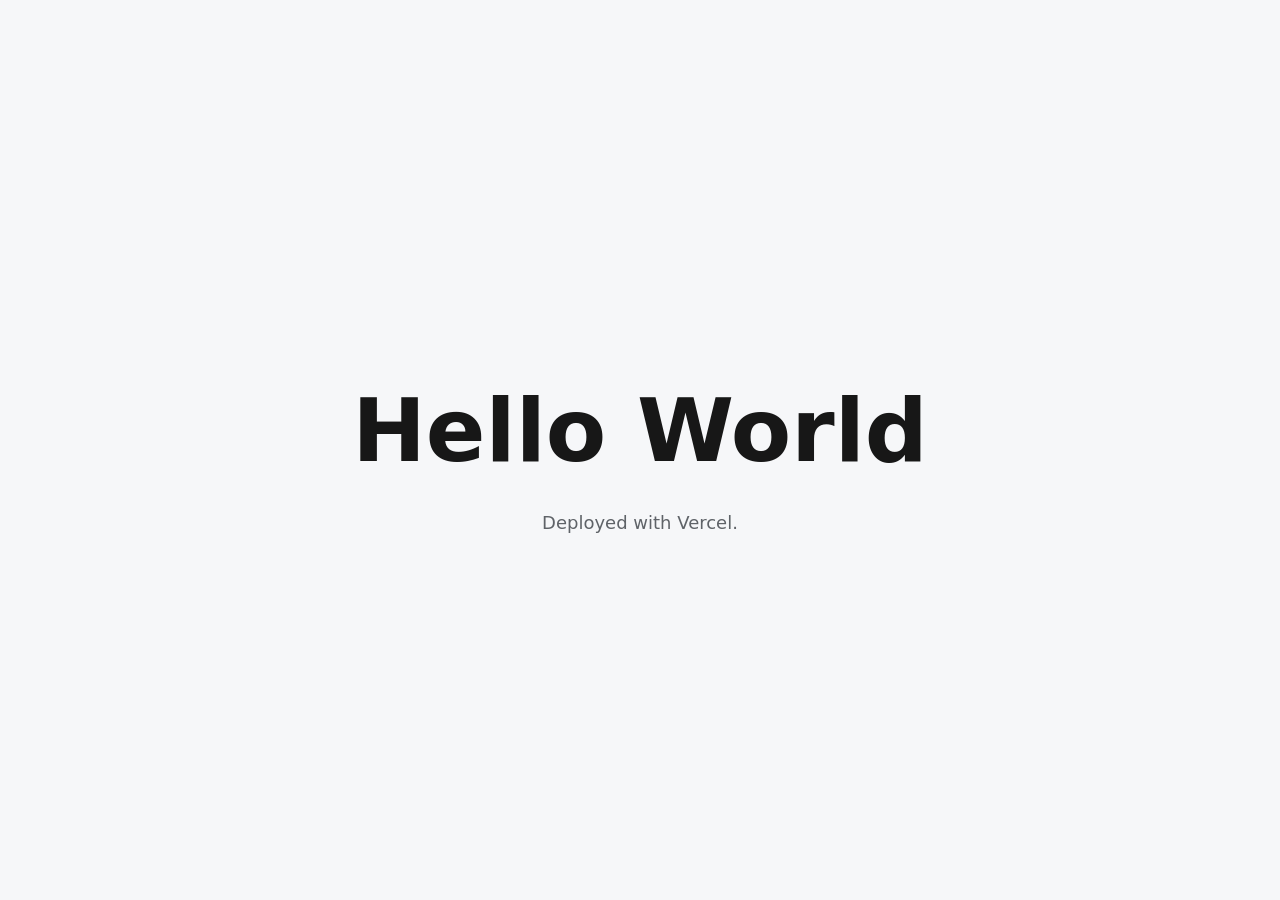
==== index.html @ 82a2d8d9 "Initial Hello World site" ====
<!doctype html>
<html lang="en">
  <head>
    <meta charset="utf-8">
    <meta name="viewport" content="width=device-width, initial-scale=1">
    <title>Hello World</title>
    <style>
      :root {
        color-scheme: light dark;
        font-family: Inter, ui-sans-serif, system-ui, -apple-system, BlinkMacSystemFont, "Segoe UI", sans-serif;
        line-height: 1.5;
      }

      body {
        min-height: 100vh;
        margin: 0;
        display: grid;
        place-items: center;
        background: #f6f7f9;
        color: #171717;
      }

      main {
        width: min(92vw, 720px);
        text-align: center;
      }

      h1 {
        margin: 0 0 12px;
        font-size: clamp(42px, 8vw, 88px);
        font-weight: 750;
        letter-spacing: 0;
      }

      p {
        margin: 0;
        color: #5f6368;
        font-size: 18px;
      }

      @media (prefers-color-scheme: dark) {
        body {
          background: #101114;
          color: #f4f4f5;
        }

        p {
          color: #a1a1aa;
        }
      }
    </style>
  </head>
  <body>
    <main>
      <h1>Hello World</h1>
      <p>Deployed with Vercel.</p>
    </main>
  </body>
</html>
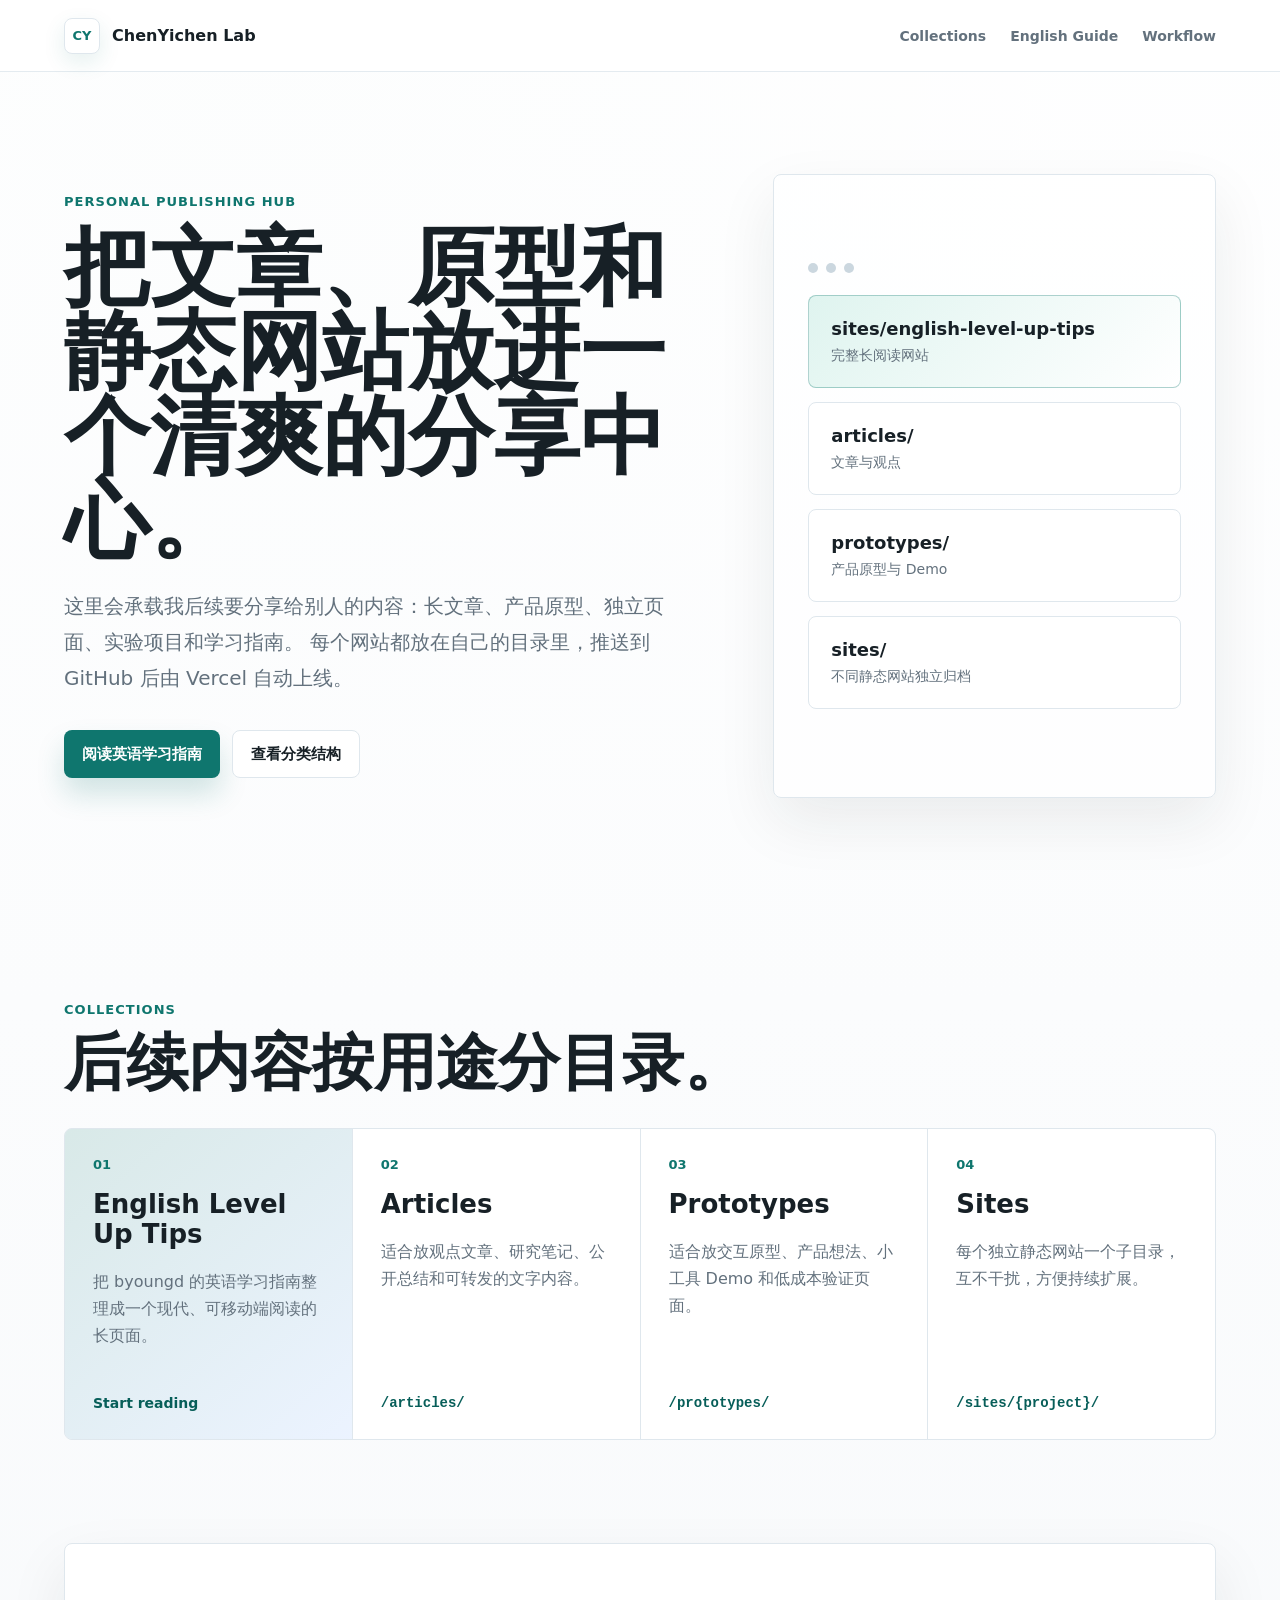
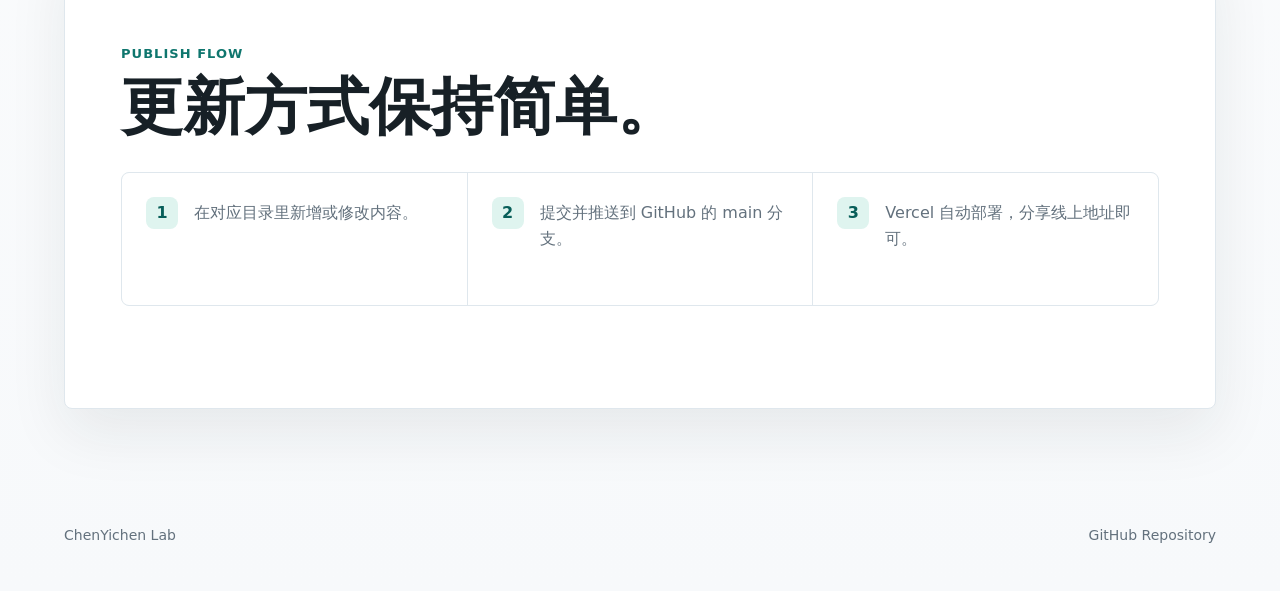
==== commit 6c6efe54: "Build publishing hub and English guide" ====
--- a/index.html
+++ b/index.html
@@ -1,59 +1,127 @@
 <!doctype html>
-<html lang="en">
+<html lang="zh-CN">
   <head>
     <meta charset="utf-8">
     <meta name="viewport" content="width=device-width, initial-scale=1">
-    <title>Hello World</title>
-    <style>
-      :root {
-        color-scheme: light dark;
-        font-family: Inter, ui-sans-serif, system-ui, -apple-system, BlinkMacSystemFont, "Segoe UI", sans-serif;
-        line-height: 1.5;
-      }
+    <title>ChenYichen Lab</title>
+    <meta
+      name="description"
+      content="ChenYichen Lab is a personal publishing hub for articles, prototypes, static sites, and learning guides."
+    >
+    <link rel="icon" href="/favicon.svg" type="image/svg+xml">
+    <link rel="stylesheet" href="/assets/site.css">
+  </head>
+  <body class="home-page">
+    <header class="site-header">
+      <a class="brand" href="/" aria-label="ChenYichen Lab home">
+        <span class="brand-mark">CY</span>
+        <span>ChenYichen Lab</span>
+      </a>
+      <nav class="top-nav" aria-label="Primary">
+        <a href="#collections">Collections</a>
+        <a href="/sites/english-level-up-tips/">English Guide</a>
+        <a href="#workflow">Workflow</a>
+      </nav>
+    </header>
 
-      body {
-        min-height: 100vh;
-        margin: 0;
-        display: grid;
-        place-items: center;
-        background: #f6f7f9;
-        color: #171717;
-      }
+    <main>
+      <section class="home-hero">
+        <div class="hero-copy">
+          <p class="section-label">Personal publishing hub</p>
+          <h1>把文章、原型和静态网站放进一个清爽的分享中心。</h1>
+          <p>
+            这里会承载我后续要分享给别人的内容：长文章、产品原型、独立页面、实验项目和学习指南。
+            每个网站都放在自己的目录里，推送到 GitHub 后由 Vercel 自动上线。
+          </p>
+          <div class="hero-actions">
+            <a class="button primary" href="/sites/english-level-up-tips/">阅读英语学习指南</a>
+            <a class="button secondary" href="#collections">查看分类结构</a>
+          </div>
+        </div>
 
-      main {
-        width: min(92vw, 720px);
-        text-align: center;
-      }
+        <div class="hero-panel" aria-label="Publishing structure preview">
+          <div class="panel-topline">
+            <span></span>
+            <span></span>
+            <span></span>
+          </div>
+          <div class="panel-row active">
+            <strong>sites/english-level-up-tips</strong>
+            <span>完整长阅读网站</span>
+          </div>
+          <div class="panel-row">
+            <strong>articles/</strong>
+            <span>文章与观点</span>
+          </div>
+          <div class="panel-row">
+            <strong>prototypes/</strong>
+            <span>产品原型与 Demo</span>
+          </div>
+          <div class="panel-row">
+            <strong>sites/</strong>
+            <span>不同静态网站独立归档</span>
+          </div>
+        </div>
+      </section>
 
-      h1 {
-        margin: 0 0 12px;
-        font-size: clamp(42px, 8vw, 88px);
-        font-weight: 750;
-        letter-spacing: 0;
-      }
+      <section id="collections" class="section-block">
+        <div class="section-heading">
+          <p class="section-label">Collections</p>
+          <h2>后续内容按用途分目录。</h2>
+        </div>
+        <div class="collection-grid">
+          <a class="collection-card featured" href="/sites/english-level-up-tips/">
+            <span class="card-index">01</span>
+            <h3>English Level Up Tips</h3>
+            <p>把 byoungd 的英语学习指南整理成一个现代、可移动端阅读的长页面。</p>
+            <span class="card-link">Start reading</span>
+          </a>
+          <div class="collection-card">
+            <span class="card-index">02</span>
+            <h3>Articles</h3>
+            <p>适合放观点文章、研究笔记、公开总结和可转发的文字内容。</p>
+            <code>/articles/</code>
+          </div>
+          <div class="collection-card">
+            <span class="card-index">03</span>
+            <h3>Prototypes</h3>
+            <p>适合放交互原型、产品想法、小工具 Demo 和低成本验证页面。</p>
+            <code>/prototypes/</code>
+          </div>
+          <div class="collection-card">
+            <span class="card-index">04</span>
+            <h3>Sites</h3>
+            <p>每个独立静态网站一个子目录，互不干扰，方便持续扩展。</p>
+            <code>/sites/{project}/</code>
+          </div>
+        </div>
+      </section>
 
-      p {
-        margin: 0;
-        color: #5f6368;
-        font-size: 18px;
-      }
+      <section id="workflow" class="section-block workflow-band">
+        <div class="section-heading">
+          <p class="section-label">Publish flow</p>
+          <h2>更新方式保持简单。</h2>
+        </div>
+        <ol class="flow-list">
+          <li>
+            <span>1</span>
+            <p>在对应目录里新增或修改内容。</p>
+          </li>
+          <li>
+            <span>2</span>
+            <p>提交并推送到 GitHub 的 main 分支。</p>
+          </li>
+          <li>
+            <span>3</span>
+            <p>Vercel 自动部署，分享线上地址即可。</p>
+          </li>
+        </ol>
+      </section>
+    </main>
 
-      @media (prefers-color-scheme: dark) {
-        body {
-          background: #101114;
-          color: #f4f4f5;
-        }
-
-        p {
-          color: #a1a1aa;
-        }
-      }
-    </style>
-  </head>
-  <body>
-    <main>
-      <h1>Hello World</h1>
-      <p>Deployed with Vercel.</p>
-    </main>
+    <footer class="site-footer">
+      <span>ChenYichen Lab</span>
+      <a href="https://github.com/ChenYichener/chenyichen-vercel">GitHub Repository</a>
+    </footer>
   </body>
 </html>
--- a/assets/site.css
+++ b/assets/site.css
@@ -0,0 +1,761 @@
+:root {
+  color-scheme: light;
+  --bg: #f7f9fb;
+  --paper: #ffffff;
+  --paper-soft: #f1f5f8;
+  --text: #172026;
+  --muted: #63717d;
+  --line: #dfe7ed;
+  --accent: #0f766e;
+  --accent-strong: #075e59;
+  --accent-soft: #dff4ef;
+  --blue-soft: #e8f1ff;
+  --shadow: 0 24px 60px rgba(20, 33, 43, 0.08);
+  --radius: 8px;
+  --font: Inter, ui-sans-serif, system-ui, -apple-system, BlinkMacSystemFont, "Segoe UI", sans-serif;
+  --serif: Georgia, "Times New Roman", serif;
+}
+
+* {
+  box-sizing: border-box;
+}
+
+html {
+  scroll-behavior: smooth;
+}
+
+body {
+  margin: 0;
+  min-width: 320px;
+  background:
+    linear-gradient(180deg, rgba(255, 255, 255, 0.92), rgba(247, 249, 251, 0.96)),
+    radial-gradient(circle at 20% 0%, rgba(15, 118, 110, 0.11), transparent 34%),
+    var(--bg);
+  color: var(--text);
+  font-family: var(--font);
+}
+
+a {
+  color: inherit;
+}
+
+.site-header {
+  position: sticky;
+  top: 0;
+  z-index: 20;
+  height: 72px;
+  display: flex;
+  align-items: center;
+  justify-content: space-between;
+  gap: 24px;
+  padding: 0 clamp(20px, 5vw, 72px);
+  border-bottom: 1px solid rgba(223, 231, 237, 0.84);
+  background: rgba(255, 255, 255, 0.84);
+  backdrop-filter: blur(18px);
+}
+
+.brand {
+  display: inline-flex;
+  align-items: center;
+  gap: 12px;
+  color: var(--text);
+  font-weight: 760;
+  text-decoration: none;
+  letter-spacing: 0;
+}
+
+.brand-mark {
+  width: 36px;
+  height: 36px;
+  display: grid;
+  place-items: center;
+  border: 1px solid var(--line);
+  border-radius: 8px;
+  background: var(--paper);
+  color: var(--accent);
+  font-size: 13px;
+  box-shadow: 0 8px 22px rgba(15, 118, 110, 0.11);
+}
+
+.top-nav {
+  display: flex;
+  align-items: center;
+  gap: 24px;
+  color: var(--muted);
+  font-size: 14px;
+  font-weight: 650;
+}
+
+.top-nav a,
+.site-footer a {
+  text-decoration: none;
+}
+
+.top-nav a:hover,
+.site-footer a:hover {
+  color: var(--accent);
+}
+
+main {
+  width: min(100%, 1440px);
+  margin: 0 auto;
+}
+
+.home-hero {
+  min-height: calc(100vh - 72px);
+  display: grid;
+  grid-template-columns: minmax(0, 1.05fr) minmax(360px, 0.75fr);
+  align-items: center;
+  gap: clamp(36px, 7vw, 104px);
+  padding: clamp(56px, 8vw, 104px) clamp(20px, 5vw, 72px);
+}
+
+.hero-copy {
+  max-width: 760px;
+}
+
+.section-label {
+  margin: 0 0 16px;
+  color: var(--accent);
+  font-size: 13px;
+  font-weight: 760;
+  letter-spacing: 0.08em;
+  text-transform: uppercase;
+}
+
+.hero-copy h1,
+.section-heading h2 {
+  margin: 0;
+  color: var(--text);
+  font-size: clamp(44px, 7vw, 86px);
+  line-height: 0.98;
+  font-weight: 790;
+  letter-spacing: 0;
+}
+
+.hero-copy p:not(.section-label) {
+  max-width: 690px;
+  margin: 26px 0 0;
+  color: var(--muted);
+  font-size: 20px;
+  line-height: 1.8;
+}
+
+.hero-actions {
+  display: flex;
+  flex-wrap: wrap;
+  gap: 12px;
+  margin-top: 34px;
+}
+
+.button {
+  min-height: 48px;
+  display: inline-flex;
+  align-items: center;
+  justify-content: center;
+  padding: 0 18px;
+  border-radius: 8px;
+  font-size: 15px;
+  font-weight: 730;
+  text-decoration: none;
+}
+
+.button.primary {
+  background: var(--accent);
+  color: #fff;
+  box-shadow: 0 16px 28px rgba(15, 118, 110, 0.18);
+}
+
+.button.secondary {
+  border: 1px solid var(--line);
+  background: var(--paper);
+  color: var(--text);
+}
+
+.hero-panel {
+  align-self: stretch;
+  min-height: 520px;
+  display: flex;
+  flex-direction: column;
+  justify-content: center;
+  gap: 14px;
+  padding: clamp(20px, 3vw, 34px);
+  border: 1px solid var(--line);
+  border-radius: 8px;
+  background: rgba(255, 255, 255, 0.78);
+  box-shadow: var(--shadow);
+}
+
+.panel-topline {
+  display: flex;
+  gap: 8px;
+  margin-bottom: 8px;
+}
+
+.panel-topline span {
+  width: 10px;
+  height: 10px;
+  border-radius: 999px;
+  background: #cbd7df;
+}
+
+.panel-row {
+  display: grid;
+  grid-template-columns: minmax(0, 1fr);
+  gap: 8px;
+  padding: 22px;
+  border: 1px solid var(--line);
+  border-radius: 8px;
+  background: var(--paper);
+}
+
+.panel-row.active {
+  background: linear-gradient(135deg, var(--accent-soft), #fff);
+  border-color: rgba(15, 118, 110, 0.32);
+}
+
+.panel-row strong {
+  font-size: 18px;
+}
+
+.panel-row span {
+  color: var(--muted);
+  font-size: 14px;
+}
+
+.section-block {
+  padding: clamp(56px, 8vw, 104px) clamp(20px, 5vw, 72px);
+}
+
+.section-heading {
+  max-width: 760px;
+  margin-bottom: 34px;
+}
+
+.section-heading h2 {
+  font-size: clamp(34px, 5vw, 62px);
+}
+
+.collection-grid {
+  display: grid;
+  grid-template-columns: repeat(4, minmax(0, 1fr));
+  border: 1px solid var(--line);
+  border-radius: 8px;
+  overflow: hidden;
+  background: var(--line);
+  gap: 1px;
+}
+
+.collection-card {
+  min-height: 310px;
+  display: flex;
+  flex-direction: column;
+  gap: 18px;
+  padding: 28px;
+  background: var(--paper);
+  color: var(--text);
+  text-decoration: none;
+}
+
+.collection-card.featured {
+  background:
+    linear-gradient(140deg, rgba(15, 118, 110, 0.16), rgba(232, 241, 255, 0.84)),
+    var(--paper);
+}
+
+.card-index {
+  color: var(--accent);
+  font-size: 13px;
+  font-weight: 800;
+}
+
+.collection-card h3 {
+  margin: 0;
+  font-size: 26px;
+  line-height: 1.15;
+  letter-spacing: 0;
+}
+
+.collection-card p {
+  margin: 0;
+  color: var(--muted);
+  font-size: 16px;
+  line-height: 1.7;
+}
+
+.collection-card code,
+.card-link {
+  margin-top: auto;
+  color: var(--accent-strong);
+  font-size: 14px;
+  font-weight: 760;
+}
+
+.workflow-band {
+  margin: 0 clamp(20px, 5vw, 72px) clamp(56px, 7vw, 96px);
+  padding-inline: clamp(24px, 5vw, 56px);
+  border: 1px solid var(--line);
+  border-radius: 8px;
+  background: var(--paper);
+  box-shadow: var(--shadow);
+}
+
+.flow-list {
+  display: grid;
+  grid-template-columns: repeat(3, minmax(0, 1fr));
+  gap: 1px;
+  margin: 0;
+  padding: 0;
+  list-style: none;
+  background: var(--line);
+  border: 1px solid var(--line);
+  border-radius: 8px;
+  overflow: hidden;
+}
+
+.flow-list li {
+  display: flex;
+  gap: 16px;
+  min-height: 132px;
+  padding: 24px;
+  background: var(--paper);
+}
+
+.flow-list span {
+  width: 32px;
+  height: 32px;
+  display: grid;
+  place-items: center;
+  flex: 0 0 auto;
+  border-radius: 8px;
+  background: var(--accent-soft);
+  color: var(--accent-strong);
+  font-weight: 800;
+}
+
+.flow-list p {
+  margin: 3px 0 0;
+  color: var(--muted);
+  font-size: 16px;
+  line-height: 1.65;
+}
+
+.site-footer {
+  width: min(100%, 1440px);
+  margin: 0 auto;
+  display: flex;
+  justify-content: space-between;
+  gap: 20px;
+  padding: 28px clamp(20px, 5vw, 72px) 48px;
+  color: var(--muted);
+  font-size: 14px;
+}
+
+.guide-page {
+  --reader-max: 820px;
+  background:
+    linear-gradient(90deg, rgba(241, 245, 248, 0.88) 0, rgba(255, 255, 255, 0.92) 32%, rgba(255, 255, 255, 0.96) 100%),
+    var(--bg);
+}
+
+.guide-layout {
+  display: grid;
+  grid-template-columns: 300px minmax(0, 1fr);
+  gap: clamp(28px, 5vw, 68px);
+  padding: 44px clamp(20px, 4vw, 64px) 96px;
+}
+
+.reader-toc {
+  position: sticky;
+  top: 96px;
+  align-self: start;
+  max-height: calc(100vh - 120px);
+  overflow: auto;
+  padding: 20px;
+  border: 1px solid var(--line);
+  border-radius: 8px;
+  background: rgba(255, 255, 255, 0.88);
+  box-shadow: 0 16px 42px rgba(20, 33, 43, 0.07);
+}
+
+.reader-toc h2 {
+  margin: 0 0 14px;
+  font-size: 15px;
+}
+
+.reader-toc a {
+  display: block;
+  padding: 8px 0;
+  border-top: 1px solid rgba(223, 231, 237, 0.7);
+  color: var(--muted);
+  line-height: 1.45;
+  text-decoration: none;
+}
+
+.reader-toc a strong {
+  display: block;
+  color: #4c5a66;
+  font-size: 13px;
+  line-height: 1.35;
+}
+
+.reader-toc a span {
+  display: block;
+  margin-top: 2px;
+  color: #7b8994;
+  font-size: 12px;
+  overflow-wrap: anywhere;
+}
+
+.reader-toc a:hover {
+  color: var(--accent);
+}
+
+.reader-progress {
+  position: fixed;
+  top: 72px;
+  left: 0;
+  z-index: 30;
+  width: 100%;
+  height: 3px;
+  background: rgba(15, 118, 110, 0.12);
+}
+
+.reader-progress span {
+  display: block;
+  width: 0%;
+  height: 100%;
+  background: var(--accent);
+}
+
+.guide-shell {
+  min-width: 0;
+}
+
+.guide-hero {
+  max-width: 1040px;
+  padding: clamp(34px, 6vw, 64px);
+  border: 1px solid var(--line);
+  border-radius: 8px;
+  background: var(--paper);
+  box-shadow: var(--shadow);
+}
+
+.guide-hero h1 {
+  max-width: 780px;
+  margin: 0;
+  font-size: clamp(42px, 7vw, 82px);
+  line-height: 0.98;
+  letter-spacing: 0;
+}
+
+.guide-hero p {
+  max-width: 760px;
+  margin: 24px 0 0;
+  color: var(--muted);
+  font-size: 19px;
+  line-height: 1.8;
+}
+
+.guide-meta {
+  display: flex;
+  flex-wrap: wrap;
+  gap: 10px;
+  margin-top: 28px;
+}
+
+.guide-meta span,
+.source-note a {
+  display: inline-flex;
+  min-height: 34px;
+  align-items: center;
+  padding: 0 12px;
+  border: 1px solid var(--line);
+  border-radius: 8px;
+  background: var(--paper-soft);
+  color: var(--muted);
+  font-size: 13px;
+  font-weight: 700;
+  text-decoration: none;
+}
+
+.content-card {
+  max-width: 1040px;
+  margin-top: 24px;
+  padding: clamp(28px, 5vw, 64px);
+  border: 1px solid var(--line);
+  border-radius: 8px;
+  background: var(--paper);
+}
+
+.source-note {
+  max-width: var(--reader-max);
+  margin: 0 auto 42px;
+  padding: 18px;
+  border: 1px solid rgba(15, 118, 110, 0.24);
+  border-radius: 8px;
+  background: var(--accent-soft);
+  color: #24524f;
+  font-size: 14px;
+  line-height: 1.7;
+}
+
+.source-note a {
+  margin-top: 10px;
+  background: #fff;
+  color: var(--accent-strong);
+}
+
+.markdown-body {
+  max-width: var(--reader-max);
+  margin: 0 auto;
+  color: #22303a;
+  font-size: 17px;
+  line-height: 1.9;
+}
+
+.markdown-body section.source-section {
+  scroll-margin-top: 92px;
+  padding-top: 34px;
+  margin-top: 50px;
+  border-top: 1px solid var(--line);
+}
+
+.markdown-body section.source-section:first-child {
+  padding-top: 0;
+  margin-top: 0;
+  border-top: 0;
+}
+
+.source-path {
+  display: inline-flex;
+  margin-bottom: 16px;
+  padding: 6px 10px;
+  border-radius: 8px;
+  background: var(--blue-soft);
+  color: #28547a;
+  font-size: 12px;
+  font-weight: 760;
+}
+
+.markdown-body h1,
+.markdown-body h2,
+.markdown-body h3,
+.markdown-body h4,
+.markdown-body h5 {
+  color: var(--text);
+  letter-spacing: 0;
+}
+
+.markdown-body h1 {
+  margin: 0 0 24px;
+  font-size: clamp(34px, 5vw, 56px);
+  line-height: 1.08;
+}
+
+.markdown-body h2 {
+  margin: 56px 0 18px;
+  font-size: clamp(26px, 4vw, 38px);
+  line-height: 1.2;
+}
+
+.markdown-body h3 {
+  margin: 36px 0 14px;
+  font-size: 23px;
+  line-height: 1.32;
+}
+
+.markdown-body h4 {
+  margin: 28px 0 12px;
+  font-size: 18px;
+}
+
+.markdown-body p,
+.markdown-body ul,
+.markdown-body ol,
+.markdown-body blockquote,
+.markdown-body pre,
+.markdown-body figure,
+.markdown-body table {
+  margin-top: 0;
+  margin-bottom: 20px;
+}
+
+.markdown-body a {
+  color: var(--accent-strong);
+  text-decoration-thickness: 1px;
+  text-underline-offset: 3px;
+}
+
+.markdown-body img {
+  display: block;
+  max-width: 100%;
+  height: auto;
+  margin: 24px auto;
+  border-radius: 8px;
+}
+
+.markdown-body p > img:only-child,
+.markdown-body li > img:only-child {
+  box-shadow: 0 18px 46px rgba(20, 33, 43, 0.1);
+}
+
+.markdown-body blockquote {
+  margin-left: 0;
+  padding: 18px 20px;
+  border-left: 4px solid var(--accent);
+  border-radius: 0 8px 8px 0;
+  background: var(--paper-soft);
+  color: #42515d;
+}
+
+.markdown-body code {
+  padding: 2px 6px;
+  border-radius: 6px;
+  background: var(--paper-soft);
+  color: #0f4c47;
+  font-size: 0.9em;
+}
+
+.markdown-body pre {
+  overflow: auto;
+  padding: 18px;
+  border-radius: 8px;
+  background: #101820;
+  color: #e6edf3;
+  font-size: 14px;
+  line-height: 1.65;
+}
+
+.markdown-body pre code {
+  padding: 0;
+  background: transparent;
+  color: inherit;
+}
+
+.markdown-body table {
+  display: block;
+  width: 100%;
+  overflow-x: auto;
+  border-collapse: collapse;
+}
+
+.markdown-body th,
+.markdown-body td {
+  padding: 10px 12px;
+  border: 1px solid var(--line);
+  vertical-align: top;
+}
+
+.markdown-body th {
+  background: var(--paper-soft);
+}
+
+.markdown-body hr {
+  height: 1px;
+  margin: 48px 0;
+  border: 0;
+  background: var(--line);
+}
+
+@media (max-width: 1040px) {
+  .home-hero,
+  .guide-layout {
+    grid-template-columns: 1fr;
+  }
+
+  .hero-panel {
+    min-height: auto;
+  }
+
+  .collection-grid,
+  .flow-list {
+    grid-template-columns: repeat(2, minmax(0, 1fr));
+  }
+
+  .reader-toc {
+    position: static;
+    max-height: none;
+  }
+
+  .guide-shell {
+    order: -1;
+  }
+}
+
+@media (max-width: 720px) {
+  .site-header {
+    height: auto;
+    min-height: 64px;
+    align-items: flex-start;
+    flex-direction: column;
+    padding-top: 14px;
+    padding-bottom: 14px;
+  }
+
+  .top-nav {
+    width: 100%;
+    justify-content: space-between;
+    gap: 12px;
+    font-size: 13px;
+  }
+
+  .home-hero {
+    min-height: auto;
+    padding-top: 44px;
+  }
+
+  .hero-copy h1,
+  .guide-hero h1 {
+    font-size: 42px;
+    line-height: 1.05;
+  }
+
+  .hero-copy p:not(.section-label),
+  .guide-hero p {
+    font-size: 17px;
+  }
+
+  .button {
+    width: 100%;
+  }
+
+  .collection-grid,
+  .flow-list {
+    grid-template-columns: 1fr;
+  }
+
+  .collection-card {
+    min-height: 230px;
+  }
+
+  .workflow-band {
+    margin-inline: 20px;
+  }
+
+  .site-footer {
+    flex-direction: column;
+  }
+
+  .guide-layout {
+    padding: 24px 14px 64px;
+  }
+
+  .guide-hero,
+  .content-card {
+    padding: 24px 18px;
+  }
+
+  .markdown-body {
+    font-size: 16px;
+    line-height: 1.85;
+  }
+
+  .markdown-body h1 {
+    font-size: 32px;
+  }
+
+  .markdown-body h2 {
+    font-size: 26px;
+  }
+}
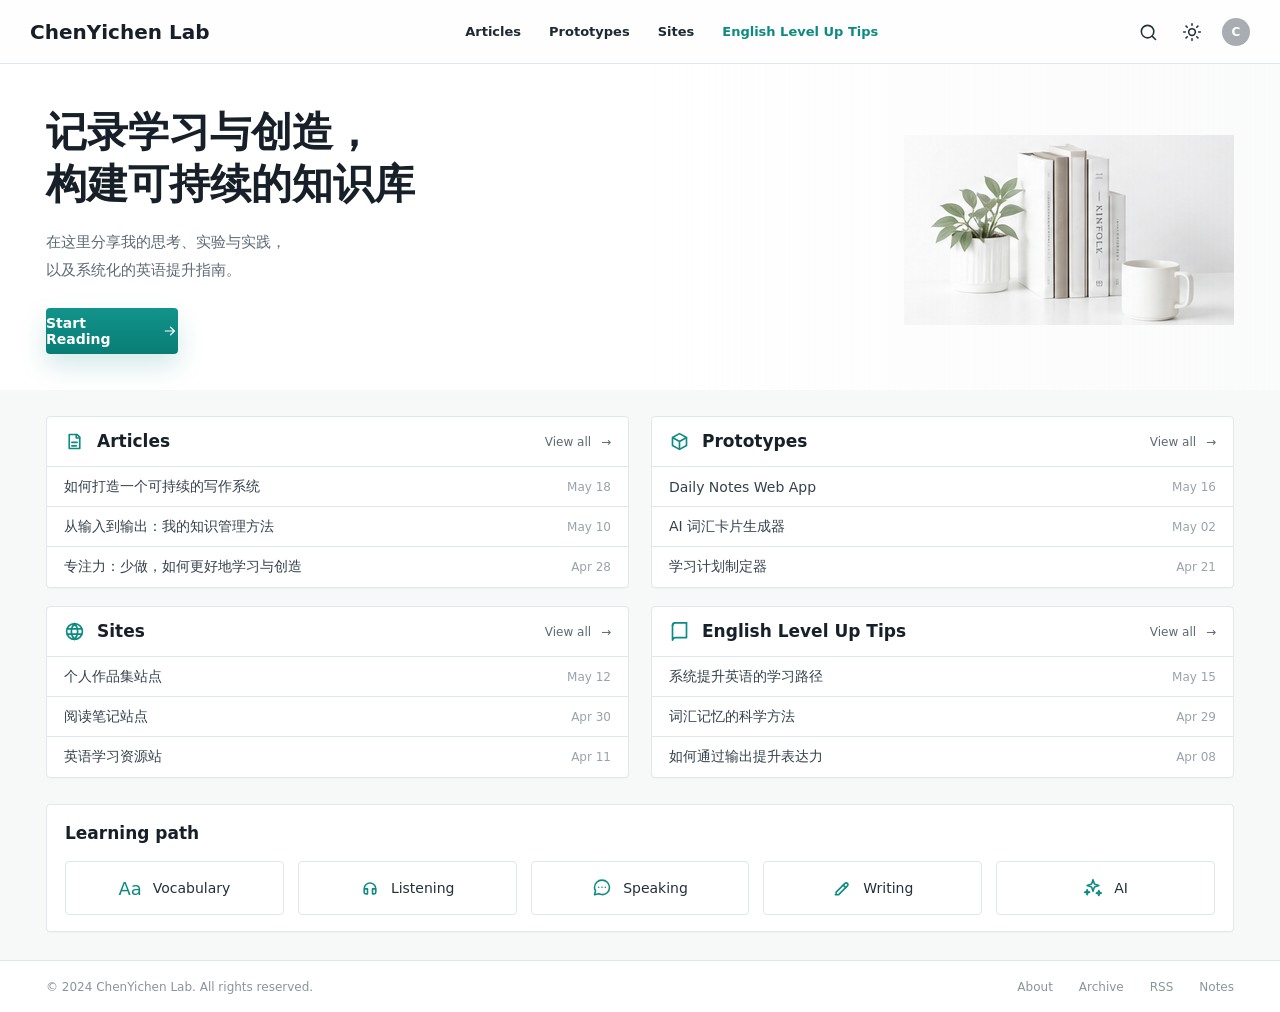
==== commit 84ce3bcc: "Match reference layout for English guide" ====
--- a/index.html
+++ b/index.html
@@ -4,124 +4,145 @@
     <meta charset="utf-8">
     <meta name="viewport" content="width=device-width, initial-scale=1">
     <title>ChenYichen Lab</title>
-    <meta
-      name="description"
-      content="ChenYichen Lab is a personal publishing hub for articles, prototypes, static sites, and learning guides."
-    >
+    <meta name="description" content="ChenYichen Lab: articles, prototypes, sites, and English learning notes.">
     <link rel="icon" href="/favicon.svg" type="image/svg+xml">
     <link rel="stylesheet" href="/assets/site.css">
   </head>
   <body class="home-page">
-    <header class="site-header">
-      <a class="brand" href="/" aria-label="ChenYichen Lab home">
-        <span class="brand-mark">CY</span>
-        <span>ChenYichen Lab</span>
-      </a>
-      <nav class="top-nav" aria-label="Primary">
-        <a href="#collections">Collections</a>
-        <a href="/sites/english-level-up-tips/">English Guide</a>
-        <a href="#workflow">Workflow</a>
+    <header class="lab-header">
+      <a class="lab-brand" href="/">ChenYichen Lab</a>
+      <nav class="lab-nav" aria-label="Primary">
+        <a href="#articles">Articles</a>
+        <a href="#prototypes">Prototypes</a>
+        <a href="#sites">Sites</a>
+        <a class="active" href="/sites/english-level-up-tips/">English Level Up Tips</a>
       </nav>
+      <div class="lab-actions" aria-label="Page actions">
+        <button aria-label="Search">
+          <svg viewBox="0 0 24 24" aria-hidden="true"><path d="m21 21-4.3-4.3m2.3-5.2a7.5 7.5 0 1 1-15 0 7.5 7.5 0 0 1 15 0Z"/></svg>
+        </button>
+        <button aria-label="Theme">
+          <svg viewBox="0 0 24 24" aria-hidden="true"><path d="M12 4V2m0 20v-2m8-8h2M2 12h2m13.7-5.7 1.4-1.4M4.9 19.1l1.4-1.4m0-11.4L4.9 4.9m14.2 14.2-1.4-1.4M16 12a4 4 0 1 1-8 0 4 4 0 0 1 8 0Z"/></svg>
+        </button>
+        <span class="avatar">C</span>
+      </div>
     </header>
 
-    <main>
-      <section class="home-hero">
-        <div class="hero-copy">
-          <p class="section-label">Personal publishing hub</p>
-          <h1>把文章、原型和静态网站放进一个清爽的分享中心。</h1>
-          <p>
-            这里会承载我后续要分享给别人的内容：长文章、产品原型、独立页面、实验项目和学习指南。
-            每个网站都放在自己的目录里，推送到 GitHub 后由 Vercel 自动上线。
-          </p>
-          <div class="hero-actions">
-            <a class="button primary" href="/sites/english-level-up-tips/">阅读英语学习指南</a>
-            <a class="button secondary" href="#collections">查看分类结构</a>
-          </div>
+    <main class="home-shell">
+      <section class="hero-stage">
+        <div class="hero-text">
+          <h1>记录学习与创造，<br>构建可持续的知识库</h1>
+          <p>在这里分享我的思考、实验与实践，<br>以及系统化的英语提升指南。</p>
+          <a class="start-button" href="/sites/english-level-up-tips/">
+            <span>Start Reading</span>
+            <svg viewBox="0 0 24 24" aria-hidden="true"><path d="M5 12h14m-6-6 6 6-6 6"/></svg>
+          </a>
         </div>
-
-        <div class="hero-panel" aria-label="Publishing structure preview">
-          <div class="panel-topline">
-            <span></span>
-            <span></span>
-            <span></span>
-          </div>
-          <div class="panel-row active">
-            <strong>sites/english-level-up-tips</strong>
-            <span>完整长阅读网站</span>
-          </div>
-          <div class="panel-row">
-            <strong>articles/</strong>
-            <span>文章与观点</span>
-          </div>
-          <div class="panel-row">
-            <strong>prototypes/</strong>
-            <span>产品原型与 Demo</span>
-          </div>
-          <div class="panel-row">
-            <strong>sites/</strong>
-            <span>不同静态网站独立归档</span>
-          </div>
-        </div>
+        <img class="hero-image" src="/assets/home-still-life.png" alt="Books, plant, and coffee cup on a white desk.">
       </section>
 
-      <section id="collections" class="section-block">
-        <div class="section-heading">
-          <p class="section-label">Collections</p>
-          <h2>后续内容按用途分目录。</h2>
-        </div>
-        <div class="collection-grid">
-          <a class="collection-card featured" href="/sites/english-level-up-tips/">
-            <span class="card-index">01</span>
-            <h3>English Level Up Tips</h3>
-            <p>把 byoungd 的英语学习指南整理成一个现代、可移动端阅读的长页面。</p>
-            <span class="card-link">Start reading</span>
-          </a>
-          <div class="collection-card">
-            <span class="card-index">02</span>
-            <h3>Articles</h3>
-            <p>适合放观点文章、研究笔记、公开总结和可转发的文字内容。</p>
-            <code>/articles/</code>
+      <section class="dashboard-grid" aria-label="Content collections">
+        <article id="articles" class="home-card">
+          <div class="card-head">
+            <div class="card-title">
+              <span class="card-icon">
+                <svg viewBox="0 0 24 24" aria-hidden="true"><path d="M8 4h7l3 3v13H6V4h2Z"/><path d="M14 4v4h4M9 13h6M9 17h5"/></svg>
+              </span>
+              <h2>Articles</h2>
+            </div>
+            <a href="/articles/">View all <span>→</span></a>
           </div>
-          <div class="collection-card">
-            <span class="card-index">03</span>
-            <h3>Prototypes</h3>
-            <p>适合放交互原型、产品想法、小工具 Demo 和低成本验证页面。</p>
-            <code>/prototypes/</code>
+          <ul class="item-list">
+            <li><span>如何打造一个可持续的写作系统</span><time>May 18</time></li>
+            <li><span>从输入到输出：我的知识管理方法</span><time>May 10</time></li>
+            <li><span>专注力：少做，如何更好地学习与创造</span><time>Apr 28</time></li>
+          </ul>
+        </article>
+
+        <article id="prototypes" class="home-card">
+          <div class="card-head">
+            <div class="card-title">
+              <span class="card-icon">
+                <svg viewBox="0 0 24 24" aria-hidden="true"><path d="m12 3 8 4.5v9L12 21l-8-4.5v-9L12 3Z"/><path d="M12 12 4.5 7.8M12 12l7.5-4.2M12 12v8.5"/></svg>
+              </span>
+              <h2>Prototypes</h2>
+            </div>
+            <a href="/prototypes/">View all <span>→</span></a>
           </div>
-          <div class="collection-card">
-            <span class="card-index">04</span>
-            <h3>Sites</h3>
-            <p>每个独立静态网站一个子目录，互不干扰，方便持续扩展。</p>
-            <code>/sites/{project}/</code>
+          <ul class="item-list">
+            <li><span>Daily Notes Web App</span><time>May 16</time></li>
+            <li><span>AI 词汇卡片生成器</span><time>May 02</time></li>
+            <li><span>学习计划制定器</span><time>Apr 21</time></li>
+          </ul>
+        </article>
+
+        <article id="sites" class="home-card">
+          <div class="card-head">
+            <div class="card-title">
+              <span class="card-icon">
+                <svg viewBox="0 0 24 24" aria-hidden="true"><path d="M12 21a9 9 0 1 0 0-18 9 9 0 0 0 0 18Z"/><path d="M3.6 9h16.8M3.6 15h16.8M12 3c2.4 2.5 3.6 5.5 3.6 9S14.4 18.5 12 21c-2.4-2.5-3.6-5.5-3.6-9S9.6 5.5 12 3Z"/></svg>
+              </span>
+              <h2>Sites</h2>
+            </div>
+            <a href="/sites/">View all <span>→</span></a>
           </div>
-        </div>
+          <ul class="item-list">
+            <li><span>个人作品集站点</span><time>May 12</time></li>
+            <li><span>阅读笔记站点</span><time>Apr 30</time></li>
+            <li><span>英语学习资源站</span><time>Apr 11</time></li>
+          </ul>
+        </article>
+
+        <article class="home-card">
+          <div class="card-head">
+            <div class="card-title">
+              <span class="card-icon">
+                <svg viewBox="0 0 24 24" aria-hidden="true"><path d="M4 5.5A3.5 3.5 0 0 1 7.5 2H20v17H7.5A3.5 3.5 0 0 0 4 22V5.5Z"/><path d="M4 5.5A3.5 3.5 0 0 1 7.5 2H20"/></svg>
+              </span>
+              <h2>English Level Up Tips</h2>
+            </div>
+            <a href="/sites/english-level-up-tips/">View all <span>→</span></a>
+          </div>
+          <ul class="item-list">
+            <li><span>系统提升英语的学习路径</span><time>May 15</time></li>
+            <li><span>词汇记忆的科学方法</span><time>Apr 29</time></li>
+            <li><span>如何通过输出提升表达力</span><time>Apr 08</time></li>
+          </ul>
+        </article>
       </section>
 
-      <section id="workflow" class="section-block workflow-band">
-        <div class="section-heading">
-          <p class="section-label">Publish flow</p>
-          <h2>更新方式保持简单。</h2>
+      <section class="learning-path" aria-labelledby="learning-title">
+        <h2 id="learning-title">Learning path</h2>
+        <div class="path-grid">
+          <a href="/sites/english-level-up-tips/#vocabulary"><span>Aa</span>Vocabulary</a>
+          <a href="/sites/english-level-up-tips/#listening">
+            <svg viewBox="0 0 24 24" aria-hidden="true"><path d="M5 13a7 7 0 0 1 14 0v4a2 2 0 0 1-2 2h-2v-6h4M5 13v4a2 2 0 0 0 2 2h2v-6H5"/></svg>
+            Listening
+          </a>
+          <a href="/sites/english-level-up-tips/#speaking">
+            <svg viewBox="0 0 24 24" aria-hidden="true"><path d="M21 11.5a8.4 8.4 0 0 1-9 8.4 8.7 8.7 0 0 1-3.8-.9L3 20l1.3-4.6A8.2 8.2 0 0 1 3 11.5a9 9 0 0 1 18 0Z"/><path d="M8 11h.01M12 11h.01M16 11h.01"/></svg>
+            Speaking
+          </a>
+          <a href="/sites/english-level-up-tips/#writing">
+            <svg viewBox="0 0 24 24" aria-hidden="true"><path d="M4 20h4l10.5-10.5a2.1 2.1 0 0 0-3-3L5 17v3Z"/><path d="m13.5 8.5 3 3"/></svg>
+            Writing
+          </a>
+          <a href="/sites/english-level-up-tips/#ai">
+            <svg viewBox="0 0 24 24" aria-hidden="true"><path d="m12 2 1.7 5.3L19 9l-5.3 1.7L12 16l-1.7-5.3L5 9l5.3-1.7L12 2ZM19 15l.8 2.2L22 18l-2.2.8L19 21l-.8-2.2L16 18l2.2-.8L19 15ZM5 14l.7 2.3L8 17l-2.3.7L5 20l-.7-2.3L2 17l2.3-.7L5 14Z"/></svg>
+            AI
+          </a>
         </div>
-        <ol class="flow-list">
-          <li>
-            <span>1</span>
-            <p>在对应目录里新增或修改内容。</p>
-          </li>
-          <li>
-            <span>2</span>
-            <p>提交并推送到 GitHub 的 main 分支。</p>
-          </li>
-          <li>
-            <span>3</span>
-            <p>Vercel 自动部署，分享线上地址即可。</p>
-          </li>
-        </ol>
       </section>
     </main>
 
-    <footer class="site-footer">
-      <span>ChenYichen Lab</span>
-      <a href="https://github.com/ChenYichener/chenyichen-vercel">GitHub Repository</a>
+    <footer class="home-footer">
+      <span>© 2024 ChenYichen Lab. All rights reserved.</span>
+      <nav aria-label="Footer">
+        <a href="/">About</a>
+        <a href="/articles/">Archive</a>
+        <a href="/">RSS</a>
+        <a href="/">Notes</a>
+      </nav>
     </footer>
   </body>
 </html>
--- a/assets/site.css
+++ b/assets/site.css
@@ -1,19 +1,18 @@
 :root {
   color-scheme: light;
-  --bg: #f7f9fb;
+  --bg: #f7f8f8;
   --paper: #ffffff;
-  --paper-soft: #f1f5f8;
-  --text: #172026;
-  --muted: #63717d;
-  --line: #dfe7ed;
-  --accent: #0f766e;
-  --accent-strong: #075e59;
-  --accent-soft: #dff4ef;
-  --blue-soft: #e8f1ff;
-  --shadow: 0 24px 60px rgba(20, 33, 43, 0.08);
-  --radius: 8px;
+  --text: #172028;
+  --muted: #667482;
+  --soft: #f4f7f8;
+  --line: #e1e7ea;
+  --accent: #0d8b82;
+  --accent-dark: #05736b;
+  --accent-soft: #e9f8f6;
+  --blue-soft: #f0f7ff;
+  --blue-line: #b9d7ff;
+  --shadow: 0 18px 60px rgba(33, 47, 58, 0.08);
   --font: Inter, ui-sans-serif, system-ui, -apple-system, BlinkMacSystemFont, "Segoe UI", sans-serif;
-  --serif: Georgia, "Times New Roman", serif;
 }
 
 * {
@@ -27,735 +26,737 @@
 body {
   margin: 0;
   min-width: 320px;
-  background:
-    linear-gradient(180deg, rgba(255, 255, 255, 0.92), rgba(247, 249, 251, 0.96)),
-    radial-gradient(circle at 20% 0%, rgba(15, 118, 110, 0.11), transparent 34%),
-    var(--bg);
+  background: var(--bg);
   color: var(--text);
   font-family: var(--font);
+  letter-spacing: 0;
 }
 
 a {
   color: inherit;
 }
 
-.site-header {
+button {
+  font: inherit;
+}
+
+svg {
+  width: 20px;
+  height: 20px;
+  fill: none;
+  stroke: currentColor;
+  stroke-width: 1.9;
+  stroke-linecap: round;
+  stroke-linejoin: round;
+}
+
+.lab-header {
+  height: 64px;
+  display: grid;
+  grid-template-columns: auto 1fr auto;
+  align-items: center;
+  gap: 22px;
+  padding: 0 30px;
+  border-bottom: 1px solid var(--line);
+  background: rgba(255, 255, 255, 0.92);
+}
+
+.lab-brand {
+  font-size: 20px;
+  font-weight: 800;
+  text-decoration: none;
+}
+
+.lab-nav {
+  display: flex;
+  justify-content: center;
+  gap: 28px;
+  color: #1e2a33;
+  font-size: 13px;
+  font-weight: 600;
+}
+
+.lab-nav a {
+  text-decoration: none;
+}
+
+.lab-nav .active {
+  color: var(--accent);
+}
+
+.lab-actions,
+.reader-actions {
+  display: flex;
+  align-items: center;
+  gap: 16px;
+}
+
+.lab-actions button,
+.reader-actions button {
+  width: 28px;
+  height: 28px;
+  display: grid;
+  place-items: center;
+  padding: 0;
+  border: 0;
+  background: transparent;
+  color: #25313a;
+}
+
+.avatar {
+  width: 28px;
+  height: 28px;
+  display: grid;
+  place-items: center;
+  border-radius: 999px;
+  background: #a8adb2;
+  color: #fff;
+  font-size: 12px;
+  font-weight: 700;
+}
+
+.home-shell {
+  max-width: 1440px;
+  margin: 0 auto;
+}
+
+.hero-stage {
+  min-height: 284px;
+  display: grid;
+  grid-template-columns: minmax(0, 1fr) 330px;
+  align-items: center;
+  gap: 44px;
+  padding: 42px 46px 36px;
+  background:
+    linear-gradient(90deg, #fff 0%, #fff 51%, rgba(247, 248, 248, 0.6) 100%),
+    var(--paper);
+}
+
+.hero-text h1 {
+  margin: 0;
+  max-width: 620px;
+  font-size: clamp(36px, 3.2vw, 43px);
+  line-height: 1.28;
+  font-weight: 820;
+}
+
+.hero-text p {
+  margin: 18px 0 0;
+  color: #5d6975;
+  font-size: 15px;
+  line-height: 1.85;
+}
+
+.start-button {
+  width: 132px;
+  height: 46px;
+  display: inline-flex;
+  align-items: center;
+  justify-content: center;
+  gap: 10px;
+  margin-top: 24px;
+  border-radius: 4px;
+  background: linear-gradient(180deg, #12948b, #087d75);
+  color: #fff;
+  font-size: 14px;
+  font-weight: 760;
+  text-decoration: none;
+  box-shadow: 0 12px 26px rgba(13, 139, 130, 0.18);
+}
+
+.start-button svg {
+  width: 16px;
+  height: 16px;
+}
+
+.hero-image {
+  width: 330px;
+  max-width: 100%;
+  justify-self: center;
+  object-fit: contain;
+  mix-blend-mode: multiply;
+}
+
+.dashboard-grid {
+  display: grid;
+  grid-template-columns: repeat(2, minmax(0, 1fr));
+  gap: 18px 22px;
+  padding: 26px 46px 0;
+}
+
+.home-card,
+.learning-path {
+  border: 1px solid var(--line);
+  border-radius: 4px;
+  background: var(--paper);
+  box-shadow: 0 1px 0 rgba(31, 45, 54, 0.02);
+}
+
+.card-head {
+  height: 50px;
+  display: flex;
+  align-items: center;
+  justify-content: space-between;
+  padding: 0 17px;
+  border-bottom: 1px solid var(--line);
+}
+
+.card-title {
+  display: flex;
+  align-items: center;
+  gap: 12px;
+}
+
+.card-icon {
+  display: grid;
+  place-items: center;
+  color: var(--accent);
+}
+
+.card-icon svg {
+  width: 21px;
+  height: 21px;
+}
+
+.card-title h2 {
+  margin: 0;
+  font-size: 17px;
+  line-height: 1;
+}
+
+.card-head a {
+  color: #5d6975;
+  font-size: 12px;
+  text-decoration: none;
+}
+
+.card-head a span {
+  margin-left: 6px;
+}
+
+.item-list {
+  margin: 0;
+  padding: 0;
+  list-style: none;
+}
+
+.item-list li {
+  min-height: 40px;
+  display: grid;
+  grid-template-columns: minmax(0, 1fr) auto;
+  align-items: center;
+  gap: 16px;
+  padding: 0 17px;
+  border-bottom: 1px solid var(--line);
+  color: #34404b;
+  font-size: 14px;
+}
+
+.item-list li:last-child {
+  border-bottom: 0;
+}
+
+.item-list span {
+  overflow: hidden;
+  text-overflow: ellipsis;
+  white-space: nowrap;
+}
+
+.item-list time {
+  color: #9aa3ab;
+  font-size: 12px;
+}
+
+.learning-path {
+  margin: 26px 46px 28px;
+  padding: 18px 18px 16px;
+}
+
+.learning-path h2 {
+  margin: 0 0 18px;
+  font-size: 17px;
+}
+
+.path-grid {
+  display: grid;
+  grid-template-columns: repeat(5, minmax(0, 1fr));
+  gap: 14px;
+}
+
+.path-grid a {
+  height: 54px;
+  display: flex;
+  align-items: center;
+  justify-content: center;
+  gap: 11px;
+  border: 1px solid var(--line);
+  border-radius: 4px;
+  color: #24303a;
+  font-size: 14px;
+  text-decoration: none;
+}
+
+.path-grid span,
+.path-grid svg {
+  color: var(--accent);
+}
+
+.path-grid span {
+  font-size: 18px;
+  font-weight: 500;
+}
+
+.home-footer {
+  max-width: 1440px;
+  height: 52px;
+  display: flex;
+  align-items: center;
+  justify-content: space-between;
+  gap: 20px;
+  margin: 0 auto;
+  padding: 0 46px;
+  border-top: 1px solid var(--line);
+  background: var(--paper);
+  color: #8b949c;
+  font-size: 12px;
+}
+
+.home-footer nav {
+  display: flex;
+  gap: 26px;
+}
+
+.home-footer a {
+  text-decoration: none;
+}
+
+.reader-page {
+  min-height: 100vh;
+  background: #fff;
+}
+
+.reader-topbar {
   position: sticky;
   top: 0;
   z-index: 20;
-  height: 72px;
-  display: flex;
-  align-items: center;
-  justify-content: space-between;
-  gap: 24px;
-  padding: 0 clamp(20px, 5vw, 72px);
-  border-bottom: 1px solid rgba(223, 231, 237, 0.84);
-  background: rgba(255, 255, 255, 0.84);
-  backdrop-filter: blur(18px);
-}
-
-.brand {
-  display: inline-flex;
-  align-items: center;
-  gap: 12px;
-  color: var(--text);
-  font-weight: 760;
-  text-decoration: none;
-  letter-spacing: 0;
-}
-
-.brand-mark {
-  width: 36px;
-  height: 36px;
+  height: 52px;
+  display: grid;
+  grid-template-columns: 34px 230px 1fr auto;
+  align-items: center;
+  gap: 16px;
+  padding: 0 24px;
+  border-bottom: 1px solid var(--line);
+  background: rgba(255, 255, 255, 0.94);
+  backdrop-filter: blur(12px);
+}
+
+.back-link {
+  width: 28px;
+  height: 28px;
   display: grid;
   place-items: center;
-  border: 1px solid var(--line);
-  border-radius: 8px;
-  background: var(--paper);
-  color: var(--accent);
-  font-size: 13px;
-  box-shadow: 0 8px 22px rgba(15, 118, 110, 0.11);
-}
-
-.top-nav {
-  display: flex;
-  align-items: center;
-  gap: 24px;
-  color: var(--muted);
+  color: #1c252d;
+}
+
+.reader-title {
   font-size: 14px;
   font-weight: 650;
 }
 
-.top-nav a,
-.site-footer a {
-  text-decoration: none;
-}
-
-.top-nav a:hover,
-.site-footer a:hover {
+.reader-progress {
+  width: 220px;
+  justify-self: center;
+  display: grid;
+  gap: 7px;
+  text-align: center;
+  color: #41505c;
+  font-size: 12px;
+  font-weight: 650;
+}
+
+.reader-progress div {
+  height: 3px;
+  border-radius: 999px;
+  background: #e2e8ec;
+}
+
+.reader-progress i {
+  display: block;
+  width: 24%;
+  height: 100%;
+  border-radius: inherit;
+  background: var(--accent);
+}
+
+.reader-layout {
+  display: grid;
+  grid-template-columns: 200px minmax(0, 1fr);
+  min-height: calc(100vh - 52px);
+}
+
+.reader-sidebar {
+  position: sticky;
+  top: 52px;
+  height: calc(100vh - 52px);
+  padding: 38px 20px;
+  border-right: 1px solid var(--line);
+  background: #fff;
+}
+
+.reader-sidebar h2 {
+  margin: 0 0 26px;
+  font-size: 18px;
+}
+
+.reader-sidebar nav {
+  display: grid;
+  gap: 17px;
+}
+
+.reader-sidebar nav a {
+  position: relative;
+  display: block;
+  color: #3d4a54;
+  font-size: 12px;
+  line-height: 1.45;
+  text-decoration: none;
+}
+
+.reader-sidebar nav a span {
+  margin-right: 8px;
+}
+
+.reader-sidebar nav a.active {
   color: var(--accent);
-}
-
-main {
-  width: min(100%, 1440px);
+  font-weight: 760;
+}
+
+.reader-sidebar nav a.active::before {
+  content: "";
+  position: absolute;
+  left: -20px;
+  top: 0;
+  width: 3px;
+  height: 24px;
+  background: var(--accent);
+}
+
+.path-card {
+  position: absolute;
+  left: 20px;
+  right: 20px;
+  bottom: 32px;
+  min-height: 132px;
+  display: grid;
+  gap: 8px;
+  padding: 18px;
+  border: 1px solid var(--line);
+  border-radius: 6px;
+  color: #1f2b34;
+  text-decoration: none;
+}
+
+.path-card svg {
+  color: var(--accent);
+}
+
+.path-card strong {
+  font-size: 15px;
+}
+
+.path-card span {
+  color: #6f7d87;
+  font-size: 12px;
+  line-height: 1.7;
+}
+
+.path-card i {
+  position: absolute;
+  right: 16px;
+  bottom: 18px;
+  color: #7d8993;
+  font-style: normal;
+}
+
+.reader-article {
+  width: min(760px, calc(100% - 88px));
+  padding: 44px 0 76px;
   margin: 0 auto;
 }
 
-.home-hero {
-  min-height: calc(100vh - 72px);
-  display: grid;
-  grid-template-columns: minmax(0, 1.05fr) minmax(360px, 0.75fr);
-  align-items: center;
-  gap: clamp(36px, 7vw, 104px);
-  padding: clamp(56px, 8vw, 104px) clamp(20px, 5vw, 72px);
-}
-
-.hero-copy {
-  max-width: 760px;
-}
-
-.section-label {
+.chapter {
+  scroll-margin-top: 76px;
+}
+
+.reader-anchor {
+  display: block;
+  position: relative;
+  top: -76px;
+}
+
+.chapter + .chapter {
+  margin-top: 48px;
+  padding-top: 34px;
+  border-top: 1px solid var(--line);
+}
+
+.chapter-kicker {
   margin: 0 0 16px;
-  color: var(--accent);
-  font-size: 13px;
-  font-weight: 760;
-  letter-spacing: 0.08em;
-  text-transform: uppercase;
-}
-
-.hero-copy h1,
-.section-heading h2 {
-  margin: 0;
-  color: var(--text);
-  font-size: clamp(44px, 7vw, 86px);
-  line-height: 0.98;
-  font-weight: 790;
-  letter-spacing: 0;
-}
-
-.hero-copy p:not(.section-label) {
-  max-width: 690px;
-  margin: 26px 0 0;
-  color: var(--muted);
-  font-size: 20px;
-  line-height: 1.8;
-}
-
-.hero-actions {
-  display: flex;
-  flex-wrap: wrap;
-  gap: 12px;
-  margin-top: 34px;
-}
-
-.button {
-  min-height: 48px;
-  display: inline-flex;
-  align-items: center;
-  justify-content: center;
-  padding: 0 18px;
-  border-radius: 8px;
-  font-size: 15px;
-  font-weight: 730;
-  text-decoration: none;
-}
-
-.button.primary {
-  background: var(--accent);
-  color: #fff;
-  box-shadow: 0 16px 28px rgba(15, 118, 110, 0.18);
-}
-
-.button.secondary {
-  border: 1px solid var(--line);
-  background: var(--paper);
-  color: var(--text);
-}
-
-.hero-panel {
-  align-self: stretch;
-  min-height: 520px;
-  display: flex;
-  flex-direction: column;
-  justify-content: center;
-  gap: 14px;
-  padding: clamp(20px, 3vw, 34px);
-  border: 1px solid var(--line);
-  border-radius: 8px;
-  background: rgba(255, 255, 255, 0.78);
-  box-shadow: var(--shadow);
-}
-
-.panel-topline {
-  display: flex;
-  gap: 8px;
-  margin-bottom: 8px;
-}
-
-.panel-topline span {
-  width: 10px;
-  height: 10px;
-  border-radius: 999px;
-  background: #cbd7df;
-}
-
-.panel-row {
-  display: grid;
-  grid-template-columns: minmax(0, 1fr);
-  gap: 8px;
-  padding: 22px;
-  border: 1px solid var(--line);
-  border-radius: 8px;
-  background: var(--paper);
-}
-
-.panel-row.active {
-  background: linear-gradient(135deg, var(--accent-soft), #fff);
-  border-color: rgba(15, 118, 110, 0.32);
-}
-
-.panel-row strong {
-  font-size: 18px;
-}
-
-.panel-row span {
-  color: var(--muted);
+  color: #3d4b55;
   font-size: 14px;
-}
-
-.section-block {
-  padding: clamp(56px, 8vw, 104px) clamp(20px, 5vw, 72px);
-}
-
-.section-heading {
-  max-width: 760px;
-  margin-bottom: 34px;
-}
-
-.section-heading h2 {
-  font-size: clamp(34px, 5vw, 62px);
-}
-
-.collection-grid {
-  display: grid;
-  grid-template-columns: repeat(4, minmax(0, 1fr));
-  border: 1px solid var(--line);
-  border-radius: 8px;
-  overflow: hidden;
-  background: var(--line);
-  gap: 1px;
-}
-
-.collection-card {
-  min-height: 310px;
-  display: flex;
-  flex-direction: column;
-  gap: 18px;
-  padding: 28px;
-  background: var(--paper);
-  color: var(--text);
-  text-decoration: none;
-}
-
-.collection-card.featured {
-  background:
-    linear-gradient(140deg, rgba(15, 118, 110, 0.16), rgba(232, 241, 255, 0.84)),
-    var(--paper);
-}
-
-.card-index {
-  color: var(--accent);
-  font-size: 13px;
-  font-weight: 800;
-}
-
-.collection-card h3 {
-  margin: 0;
+  font-weight: 650;
+}
+
+.chapter h1 {
+  margin: 0 0 26px;
+  font-size: clamp(34px, 3.6vw, 44px);
+  line-height: 1.18;
+  font-weight: 820;
+}
+
+.chapter h2 {
+  margin: 0 0 16px;
   font-size: 26px;
-  line-height: 1.15;
-  letter-spacing: 0;
-}
-
-.collection-card p {
-  margin: 0;
-  color: var(--muted);
-  font-size: 16px;
-  line-height: 1.7;
-}
-
-.collection-card code,
-.card-link {
-  margin-top: auto;
-  color: var(--accent-strong);
-  font-size: 14px;
-  font-weight: 760;
-}
-
-.workflow-band {
-  margin: 0 clamp(20px, 5vw, 72px) clamp(56px, 7vw, 96px);
-  padding-inline: clamp(24px, 5vw, 56px);
-  border: 1px solid var(--line);
-  border-radius: 8px;
-  background: var(--paper);
-  box-shadow: var(--shadow);
-}
-
-.flow-list {
-  display: grid;
-  grid-template-columns: repeat(3, minmax(0, 1fr));
-  gap: 1px;
-  margin: 0;
-  padding: 0;
-  list-style: none;
-  background: var(--line);
-  border: 1px solid var(--line);
-  border-radius: 8px;
-  overflow: hidden;
-}
-
-.flow-list li {
-  display: flex;
-  gap: 16px;
-  min-height: 132px;
-  padding: 24px;
-  background: var(--paper);
-}
-
-.flow-list span {
-  width: 32px;
-  height: 32px;
-  display: grid;
-  place-items: center;
-  flex: 0 0 auto;
-  border-radius: 8px;
-  background: var(--accent-soft);
-  color: var(--accent-strong);
-  font-weight: 800;
-}
-
-.flow-list p {
-  margin: 3px 0 0;
-  color: var(--muted);
-  font-size: 16px;
-  line-height: 1.65;
-}
-
-.site-footer {
-  width: min(100%, 1440px);
-  margin: 0 auto;
-  display: flex;
-  justify-content: space-between;
-  gap: 20px;
-  padding: 28px clamp(20px, 5vw, 72px) 48px;
-  color: var(--muted);
-  font-size: 14px;
-}
-
-.guide-page {
-  --reader-max: 820px;
-  background:
-    linear-gradient(90deg, rgba(241, 245, 248, 0.88) 0, rgba(255, 255, 255, 0.92) 32%, rgba(255, 255, 255, 0.96) 100%),
-    var(--bg);
-}
-
-.guide-layout {
-  display: grid;
-  grid-template-columns: 300px minmax(0, 1fr);
-  gap: clamp(28px, 5vw, 68px);
-  padding: 44px clamp(20px, 4vw, 64px) 96px;
-}
-
-.reader-toc {
-  position: sticky;
-  top: 96px;
-  align-self: start;
-  max-height: calc(100vh - 120px);
-  overflow: auto;
-  padding: 20px;
-  border: 1px solid var(--line);
-  border-radius: 8px;
-  background: rgba(255, 255, 255, 0.88);
-  box-shadow: 0 16px 42px rgba(20, 33, 43, 0.07);
-}
-
-.reader-toc h2 {
-  margin: 0 0 14px;
-  font-size: 15px;
-}
-
-.reader-toc a {
-  display: block;
-  padding: 8px 0;
-  border-top: 1px solid rgba(223, 231, 237, 0.7);
-  color: var(--muted);
-  line-height: 1.45;
-  text-decoration: none;
-}
-
-.reader-toc a strong {
-  display: block;
-  color: #4c5a66;
-  font-size: 13px;
-  line-height: 1.35;
-}
-
-.reader-toc a span {
-  display: block;
-  margin-top: 2px;
-  color: #7b8994;
-  font-size: 12px;
-  overflow-wrap: anywhere;
-}
-
-.reader-toc a:hover {
-  color: var(--accent);
-}
-
-.reader-progress {
-  position: fixed;
-  top: 72px;
-  left: 0;
-  z-index: 30;
-  width: 100%;
-  height: 3px;
-  background: rgba(15, 118, 110, 0.12);
-}
-
-.reader-progress span {
-  display: block;
-  width: 0%;
-  height: 100%;
-  background: var(--accent);
-}
-
-.guide-shell {
-  min-width: 0;
-}
-
-.guide-hero {
-  max-width: 1040px;
-  padding: clamp(34px, 6vw, 64px);
-  border: 1px solid var(--line);
-  border-radius: 8px;
-  background: var(--paper);
-  box-shadow: var(--shadow);
-}
-
-.guide-hero h1 {
-  max-width: 780px;
-  margin: 0;
-  font-size: clamp(42px, 7vw, 82px);
-  line-height: 0.98;
-  letter-spacing: 0;
-}
-
-.guide-hero p {
-  max-width: 760px;
-  margin: 24px 0 0;
-  color: var(--muted);
-  font-size: 19px;
-  line-height: 1.8;
-}
-
-.guide-meta {
-  display: flex;
-  flex-wrap: wrap;
-  gap: 10px;
-  margin-top: 28px;
-}
-
-.guide-meta span,
-.source-note a {
-  display: inline-flex;
-  min-height: 34px;
-  align-items: center;
-  padding: 0 12px;
-  border: 1px solid var(--line);
-  border-radius: 8px;
-  background: var(--paper-soft);
-  color: var(--muted);
-  font-size: 13px;
-  font-weight: 700;
-  text-decoration: none;
-}
-
-.content-card {
-  max-width: 1040px;
-  margin-top: 24px;
-  padding: clamp(28px, 5vw, 64px);
-  border: 1px solid var(--line);
-  border-radius: 8px;
-  background: var(--paper);
-}
-
-.source-note {
-  max-width: var(--reader-max);
-  margin: 0 auto 42px;
-  padding: 18px;
-  border: 1px solid rgba(15, 118, 110, 0.24);
-  border-radius: 8px;
-  background: var(--accent-soft);
-  color: #24524f;
-  font-size: 14px;
-  line-height: 1.7;
-}
-
-.source-note a {
-  margin-top: 10px;
-  background: #fff;
-  color: var(--accent-strong);
-}
-
-.markdown-body {
-  max-width: var(--reader-max);
-  margin: 0 auto;
-  color: #22303a;
+  line-height: 1.3;
+}
+
+.chapter p {
+  margin: 0 0 22px;
+  color: #3f4d58;
   font-size: 17px;
   line-height: 1.9;
 }
 
-.markdown-body section.source-section {
-  scroll-margin-top: 92px;
-  padding-top: 34px;
-  margin-top: 50px;
-  border-top: 1px solid var(--line);
-}
-
-.markdown-body section.source-section:first-child {
-  padding-top: 0;
-  margin-top: 0;
-  border-top: 0;
-}
-
-.source-path {
-  display: inline-flex;
-  margin-bottom: 16px;
-  padding: 6px 10px;
-  border-radius: 8px;
+.lead {
+  font-size: 18px;
+}
+
+.callout {
+  display: flex;
+  gap: 12px;
+  align-items: flex-start;
+  margin: 28px 0;
+  padding: 18px 20px;
+  border-radius: 6px;
+  font-size: 15px;
+  line-height: 1.8;
+}
+
+.callout svg {
+  flex: 0 0 auto;
+  width: 22px;
+  height: 22px;
+  margin-top: 2px;
+}
+
+.callout p {
+  margin: 0;
+  font-size: 15px;
+}
+
+.callout.success {
+  border: 1px solid #bfe2dd;
+  background: var(--accent-soft);
+  color: #234f4b;
+}
+
+.callout.note {
+  border: 1px solid var(--blue-line);
   background: var(--blue-soft);
-  color: #28547a;
-  font-size: 12px;
-  font-weight: 760;
-}
-
-.markdown-body h1,
-.markdown-body h2,
-.markdown-body h3,
-.markdown-body h4,
-.markdown-body h5 {
-  color: var(--text);
-  letter-spacing: 0;
-}
-
-.markdown-body h1 {
-  margin: 0 0 24px;
-  font-size: clamp(34px, 5vw, 56px);
-  line-height: 1.08;
-}
-
-.markdown-body h2 {
-  margin: 56px 0 18px;
-  font-size: clamp(26px, 4vw, 38px);
-  line-height: 1.2;
-}
-
-.markdown-body h3 {
-  margin: 36px 0 14px;
-  font-size: 23px;
-  line-height: 1.32;
-}
-
-.markdown-body h4 {
-  margin: 28px 0 12px;
-  font-size: 18px;
-}
-
-.markdown-body p,
-.markdown-body ul,
-.markdown-body ol,
-.markdown-body blockquote,
-.markdown-body pre,
-.markdown-body figure,
-.markdown-body table {
-  margin-top: 0;
-  margin-bottom: 20px;
-}
-
-.markdown-body a {
-  color: var(--accent-strong);
-  text-decoration-thickness: 1px;
-  text-underline-offset: 3px;
-}
-
-.markdown-body img {
-  display: block;
-  max-width: 100%;
-  height: auto;
-  margin: 24px auto;
-  border-radius: 8px;
-}
-
-.markdown-body p > img:only-child,
-.markdown-body li > img:only-child {
-  box-shadow: 0 18px 46px rgba(20, 33, 43, 0.1);
-}
-
-.markdown-body blockquote {
-  margin-left: 0;
-  padding: 18px 20px;
-  border-left: 4px solid var(--accent);
-  border-radius: 0 8px 8px 0;
-  background: var(--paper-soft);
-  color: #42515d;
-}
-
-.markdown-body code {
-  padding: 2px 6px;
-  border-radius: 6px;
-  background: var(--paper-soft);
-  color: #0f4c47;
-  font-size: 0.9em;
-}
-
-.markdown-body pre {
-  overflow: auto;
-  padding: 18px;
-  border-radius: 8px;
-  background: #101820;
-  color: #e6edf3;
-  font-size: 14px;
-  line-height: 1.65;
-}
-
-.markdown-body pre code {
-  padding: 0;
-  background: transparent;
-  color: inherit;
-}
-
-.markdown-body table {
+  color: #244a78;
+}
+
+.article-image {
   display: block;
   width: 100%;
-  overflow-x: auto;
-  border-collapse: collapse;
-}
-
-.markdown-body th,
-.markdown-body td {
-  padding: 10px 12px;
+  height: auto;
+  margin: 30px 0;
+  border-radius: 4px;
+}
+
+.compact {
+  max-width: 680px;
+}
+
+.chapter-nav {
+  display: grid;
+  grid-template-columns: 1fr 1fr;
+  gap: 16px;
+  margin-top: 36px;
+}
+
+.chapter-nav a {
+  min-height: 46px;
+  display: flex;
+  align-items: center;
+  justify-content: center;
   border: 1px solid var(--line);
-  vertical-align: top;
-}
-
-.markdown-body th {
-  background: var(--paper-soft);
-}
-
-.markdown-body hr {
-  height: 1px;
-  margin: 48px 0;
-  border: 0;
-  background: var(--line);
-}
-
-@media (max-width: 1040px) {
-  .home-hero,
-  .guide-layout {
+  border-radius: 4px;
+  color: #4d5963;
+  font-size: 14px;
+  text-decoration: none;
+}
+
+.reader-footer {
+  position: sticky;
+  bottom: 0;
+  height: 48px;
+  display: flex;
+  align-items: center;
+  justify-content: center;
+  gap: 18px;
+  border-top: 1px solid var(--line);
+  background: rgba(255, 255, 255, 0.95);
+  color: #5c6974;
+  font-size: 12px;
+}
+
+.reader-footer button {
+  height: 28px;
+  min-width: 58px;
+  border: 1px solid var(--line);
+  border-radius: 4px;
+  background: #fff;
+  color: #46535d;
+  font-size: 12px;
+}
+
+@media (max-width: 700px) {
+  .lab-header {
+    height: auto;
     grid-template-columns: 1fr;
-  }
-
-  .hero-panel {
-    min-height: auto;
-  }
-
-  .collection-grid,
-  .flow-list {
-    grid-template-columns: repeat(2, minmax(0, 1fr));
-  }
-
-  .reader-toc {
+    padding: 18px 20px;
+  }
+
+  .lab-nav {
+    justify-content: flex-start;
+    gap: 18px;
+    overflow-x: auto;
+    white-space: nowrap;
+  }
+
+  .lab-actions {
+    display: none;
+  }
+
+  .hero-stage,
+  .dashboard-grid {
+    grid-template-columns: 1fr;
+  }
+
+  .hero-stage {
+    padding: 44px 20px 32px;
+  }
+
+  .hero-image {
+    justify-self: start;
+  }
+
+  .dashboard-grid,
+  .learning-path {
+    padding-left: 20px;
+    padding-right: 20px;
+    margin-left: 20px;
+    margin-right: 20px;
+  }
+
+  .path-grid {
+    grid-template-columns: 1fr 1fr;
+  }
+
+  .home-footer {
+    height: auto;
+    flex-direction: column;
+    align-items: flex-start;
+    padding: 18px 20px;
+  }
+
+  .reader-topbar {
+    grid-template-columns: 32px 1fr auto;
+    gap: 10px;
+    padding: 0 14px;
+  }
+
+  .reader-progress,
+  .reader-actions button:nth-child(2),
+  .reader-actions button:nth-child(3) {
+    display: none;
+  }
+
+  .reader-layout {
+    grid-template-columns: 1fr;
+  }
+
+  .reader-sidebar {
     position: static;
-    max-height: none;
-  }
-
-  .guide-shell {
-    order: -1;
-  }
-}
-
-@media (max-width: 720px) {
-  .site-header {
     height: auto;
-    min-height: 64px;
-    align-items: flex-start;
-    flex-direction: column;
-    padding-top: 14px;
-    padding-bottom: 14px;
-  }
-
-  .top-nav {
-    width: 100%;
-    justify-content: space-between;
-    gap: 12px;
-    font-size: 13px;
-  }
-
-  .home-hero {
-    min-height: auto;
-    padding-top: 44px;
-  }
-
-  .hero-copy h1,
-  .guide-hero h1 {
-    font-size: 42px;
-    line-height: 1.05;
-  }
-
-  .hero-copy p:not(.section-label),
-  .guide-hero p {
-    font-size: 17px;
-  }
-
-  .button {
-    width: 100%;
-  }
-
-  .collection-grid,
-  .flow-list {
+    padding: 26px 20px;
+    border-right: 0;
+    border-bottom: 1px solid var(--line);
+  }
+
+  .reader-sidebar nav {
+    gap: 0;
+  }
+
+  .reader-sidebar nav a {
+    padding: 14px 0;
+    border-top: 1px solid var(--line);
+    font-size: 15px;
+  }
+
+  .reader-sidebar nav a span {
+    display: block;
+    margin: 0 0 3px;
+    color: #7b8791;
+    font-size: 12px;
+  }
+
+  .reader-sidebar nav a.active::before,
+  .path-card {
+    display: none;
+  }
+
+  .reader-article {
+    width: auto;
+    padding: 34px 20px 72px;
+  }
+
+  .reader-footer {
+    position: static;
+    height: auto;
+    min-height: 48px;
+    flex-wrap: wrap;
+    padding: 10px 20px;
+  }
+
+  .chapter h1 {
+    font-size: 34px;
+  }
+
+  .chapter p {
+    font-size: 16px;
+  }
+
+  .chapter-nav {
     grid-template-columns: 1fr;
   }
-
-  .collection-card {
-    min-height: 230px;
-  }
-
-  .workflow-band {
-    margin-inline: 20px;
-  }
-
-  .site-footer {
-    flex-direction: column;
-  }
-
-  .guide-layout {
-    padding: 24px 14px 64px;
-  }
-
-  .guide-hero,
-  .content-card {
-    padding: 24px 18px;
-  }
-
-  .markdown-body {
-    font-size: 16px;
-    line-height: 1.85;
-  }
-
-  .markdown-body h1 {
-    font-size: 32px;
-  }
-
-  .markdown-body h2 {
-    font-size: 26px;
-  }
-}
+}
+
+@media (max-width: 520px) {
+  .hero-text h1 {
+    font-size: 34px;
+  }
+
+  .hero-text p {
+    font-size: 15px;
+  }
+
+  .path-grid {
+    grid-template-columns: 1fr;
+  }
+
+  .reader-sidebar {
+    padding-top: 22px;
+  }
+}
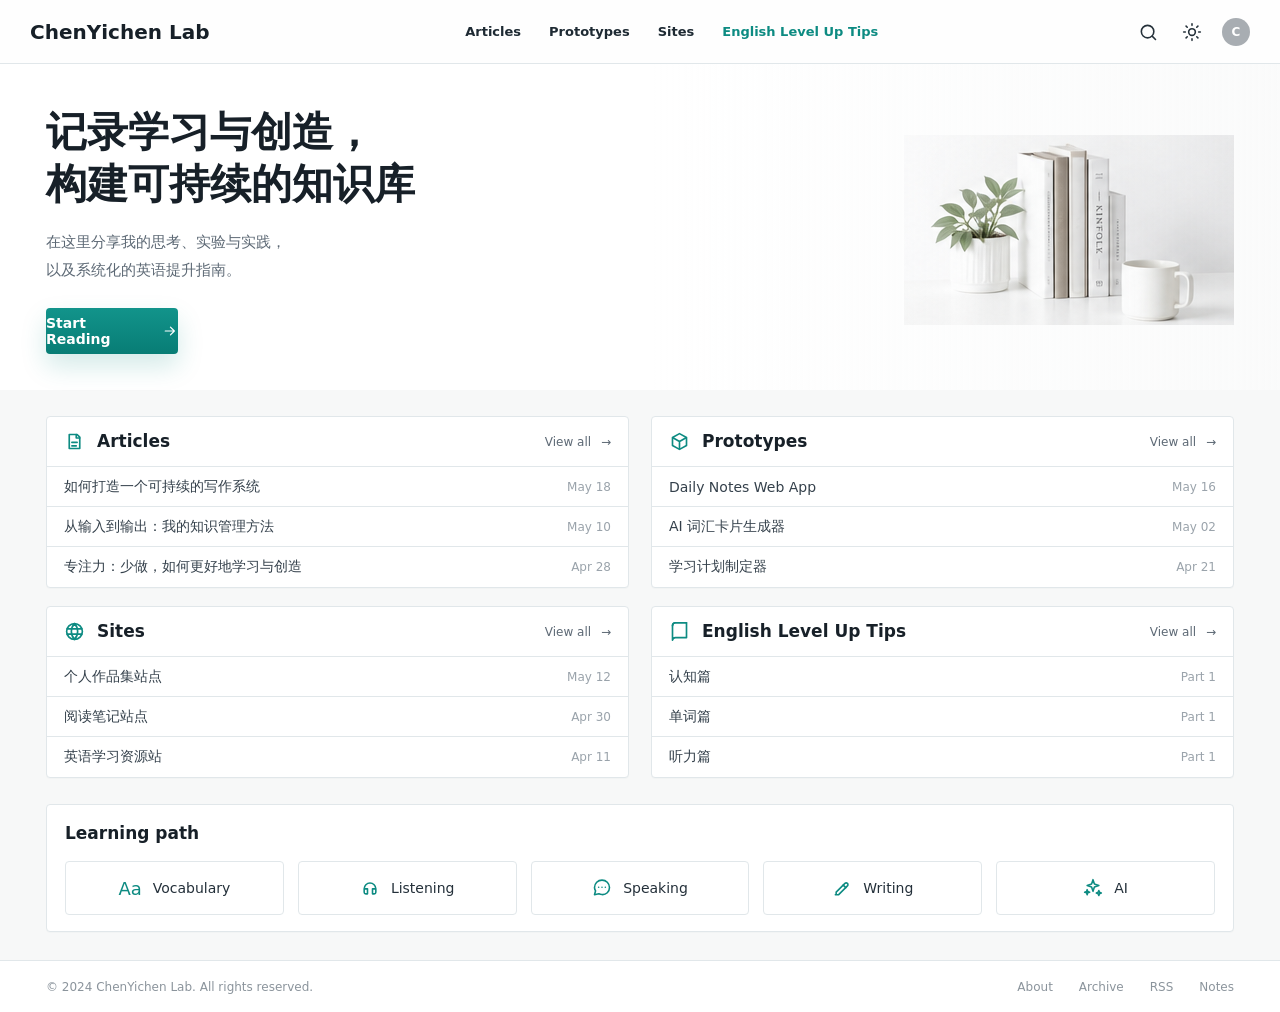
==== commit 1fdaaa3b: "Keep selected English guide articles" ====
--- a/index.html
+++ b/index.html
@@ -104,9 +104,9 @@
             <a href="/sites/english-level-up-tips/">View all <span>→</span></a>
           </div>
           <ul class="item-list">
-            <li><span>系统提升英语的学习路径</span><time>May 15</time></li>
-            <li><span>词汇记忆的科学方法</span><time>Apr 29</time></li>
-            <li><span>如何通过输出提升表达力</span><time>Apr 08</time></li>
+            <li><span>认知篇</span><time>Part 1</time></li>
+            <li><span>单词篇</span><time>Part 1</time></li>
+            <li><span>听力篇</span><time>Part 1</time></li>
           </ul>
         </article>
       </section>
--- a/assets/site.css
+++ b/assets/site.css
@@ -390,13 +390,14 @@
 
 .reader-layout {
   display: grid;
-  grid-template-columns: 200px minmax(0, 1fr);
+  grid-template-columns: 292px minmax(0, 1fr);
   min-height: calc(100vh - 52px);
 }
 
 .reader-sidebar {
   position: sticky;
   top: 52px;
+  min-width: 0;
   height: calc(100vh - 52px);
   padding: 38px 20px;
   border-right: 1px solid var(--line);
@@ -410,25 +411,42 @@
 
 .reader-sidebar nav {
   display: grid;
-  gap: 17px;
+  gap: 0;
 }
 
 .reader-sidebar nav a {
   position: relative;
   display: block;
+  padding: 13px 0;
+  border-top: 1px solid var(--line);
   color: #3d4a54;
-  font-size: 12px;
   line-height: 1.45;
   text-decoration: none;
 }
 
+.reader-sidebar nav a strong {
+  display: block;
+  color: #4a5763;
+  font-size: 15px;
+  line-height: 1.35;
+}
+
 .reader-sidebar nav a span {
-  margin-right: 8px;
+  display: block;
+  margin-top: 5px;
+  color: #738290;
+  font-size: 12px;
+  overflow-wrap: anywhere;
 }
 
 .reader-sidebar nav a.active {
   color: var(--accent);
   font-weight: 760;
+}
+
+.reader-sidebar nav a.active strong,
+.reader-sidebar nav a.active span {
+  color: var(--accent);
 }
 
 .reader-sidebar nav a.active::before {
@@ -479,7 +497,8 @@
 }
 
 .reader-article {
-  width: min(760px, calc(100% - 88px));
+  min-width: 0;
+  width: min(820px, calc(100% - 88px));
   padding: 44px 0 76px;
   margin: 0 auto;
 }
@@ -512,12 +531,27 @@
   font-size: clamp(34px, 3.6vw, 44px);
   line-height: 1.18;
   font-weight: 820;
+  overflow-wrap: anywhere;
 }
 
 .chapter h2 {
-  margin: 0 0 16px;
+  margin: 36px 0 16px;
   font-size: 26px;
   line-height: 1.3;
+  overflow-wrap: anywhere;
+}
+
+.chapter h3 {
+  margin: 30px 0 12px;
+  font-size: 21px;
+  line-height: 1.35;
+  overflow-wrap: anywhere;
+}
+
+.chapter h4 {
+  margin: 26px 0 10px;
+  font-size: 18px;
+  line-height: 1.4;
 }
 
 .chapter p {
@@ -525,6 +559,79 @@
   color: #3f4d58;
   font-size: 17px;
   line-height: 1.9;
+}
+
+.source-section .source-path {
+  display: inline-flex;
+  max-width: 100%;
+  margin-bottom: 14px;
+  padding: 6px 10px;
+  border: 1px solid var(--line);
+  border-radius: 4px;
+  background: var(--soft);
+  color: #687785;
+  font-size: 13px;
+  font-weight: 650;
+  overflow-wrap: anywhere;
+}
+
+.source-section ul,
+.source-section ol {
+  margin: 0 0 22px;
+  padding-left: 1.45rem;
+  color: #3f4d58;
+  font-size: 17px;
+  line-height: 1.85;
+}
+
+.source-section li + li {
+  margin-top: 6px;
+}
+
+.source-section blockquote {
+  margin: 26px 0;
+  padding: 16px 18px;
+  border-left: 3px solid var(--accent);
+  border-radius: 4px;
+  background: var(--accent-soft);
+  color: #244f4b;
+}
+
+.source-section blockquote p:last-child,
+.source-section blockquote ul:last-child,
+.source-section blockquote ol:last-child {
+  margin-bottom: 0;
+}
+
+.source-section hr {
+  margin: 34px 0;
+  border: 0;
+  border-top: 1px solid var(--line);
+}
+
+.source-section code {
+  padding: 2px 5px;
+  border-radius: 4px;
+  background: #eef3f5;
+  color: #24303a;
+  font-size: 0.92em;
+  white-space: pre-wrap;
+  overflow-wrap: anywhere;
+}
+
+.source-section pre {
+  max-width: 100%;
+  margin: 0 0 22px;
+  white-space: pre-wrap;
+  overflow-wrap: anywhere;
+}
+
+.source-section img {
+  display: block;
+  max-width: 100%;
+  height: auto;
+  margin: 26px auto;
+  border-radius: 4px;
 }
 
 .lead {
